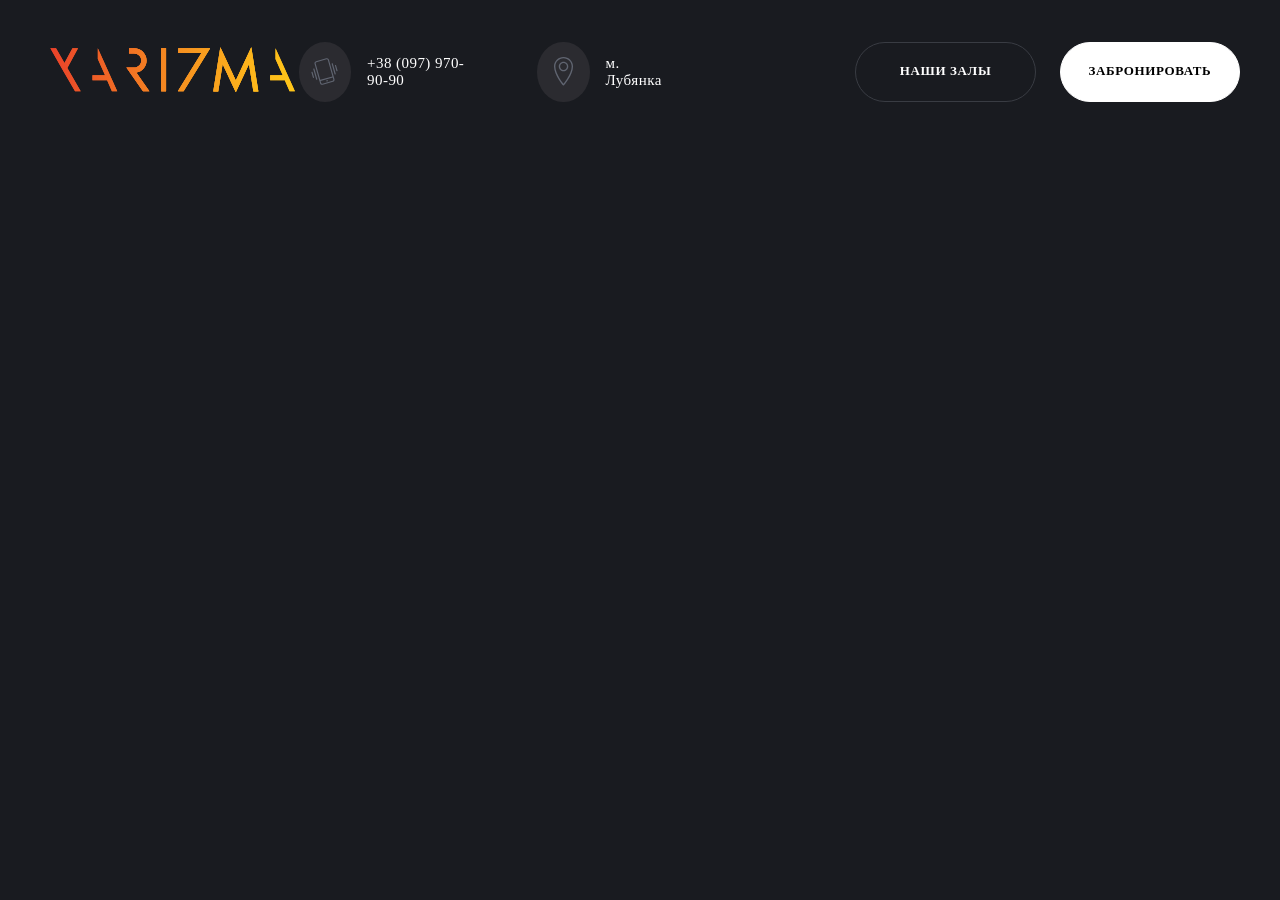
==== Diplom_Karaoke/index.html @ 06482849 "Diplom v1" ====
<!doctype html>
<html lang="en">
	<head>
		<meta charset="UTF-8" />
		<meta name="viewport" content="width=device-width, initial-scale=1.0" />
		<title>Караоке-клуб</title>
		<link rel="stylesheet" href="./css/index.css" />
	</head>
	<body class="page__body">
		<div class="container">
			<header class="header">
				<div class="container header__container">
					<a class="logo header__logo" href="#">
						<img
							src="./icons/karaoke_logo_icon.svg"
							alt="логотип караоке клуба"
							width="293"
							height="67"
						/>
					</a>
					<div class="header__phone">
						<a class="header__phone-text" href="tel:+38(097)970-90-90"
							>+38 (097) 970-90-90</a
						>
					</div>
					<div class="header__address">
						<a class="header__address-link" href="#map-modal">м. Лубянка</a>
					</div>
					<div class="modal" id="map-modal">
						<a class="modal__overlay" href="#"></a>
						<div class="modal__content">
							<div class="modal__map">
								<iframe
									src="https://yandex.ru/map-widget/v1/?um=constructor%3A5a5dd5bcf294a270b62ab6d7adf3fe5fc4174037622e57b5638abf9faa751a98&amp;source=constructor"
									width="614"
									height="400"
									frameborder="0"
								></iframe>
							</div>
						</div>
					</div>
					<div class="header__link">
						<a class="header__link-text" href="#">Наши залы</a>
					</div>
					<div class="header__form">
						<a class="header__form-text" href="#form-modal">Забронировать</a>
					</div>
					<div class="modal" id="form-modal">
						<a class="modal__overlay" href="#"></a>
						<div class="modal__content">
							<form class="modal__form">
								<fieldset class="modal__form-group">
									<label class="modal__form-phone"
										><input
											type="tel"
											placeholder="Номер телефона"
											name="number"
											required
											class="modal__input"
									/></label>
									<button class="modal__form-button">Отправить</button>
								</fieldset>
							</form>
						</div>
					</div>
				</div>
			</header>
		</div>
	</body>
</html>
---- Diplom_Karaoke/css/index.css ----
/* base */
@import "./base/normalize.css";
@import "./base/fonts.css";
@import "./base/vars.css";
@import "./base/globals.css";

/* blocks */
@import "./blocks/header.css";
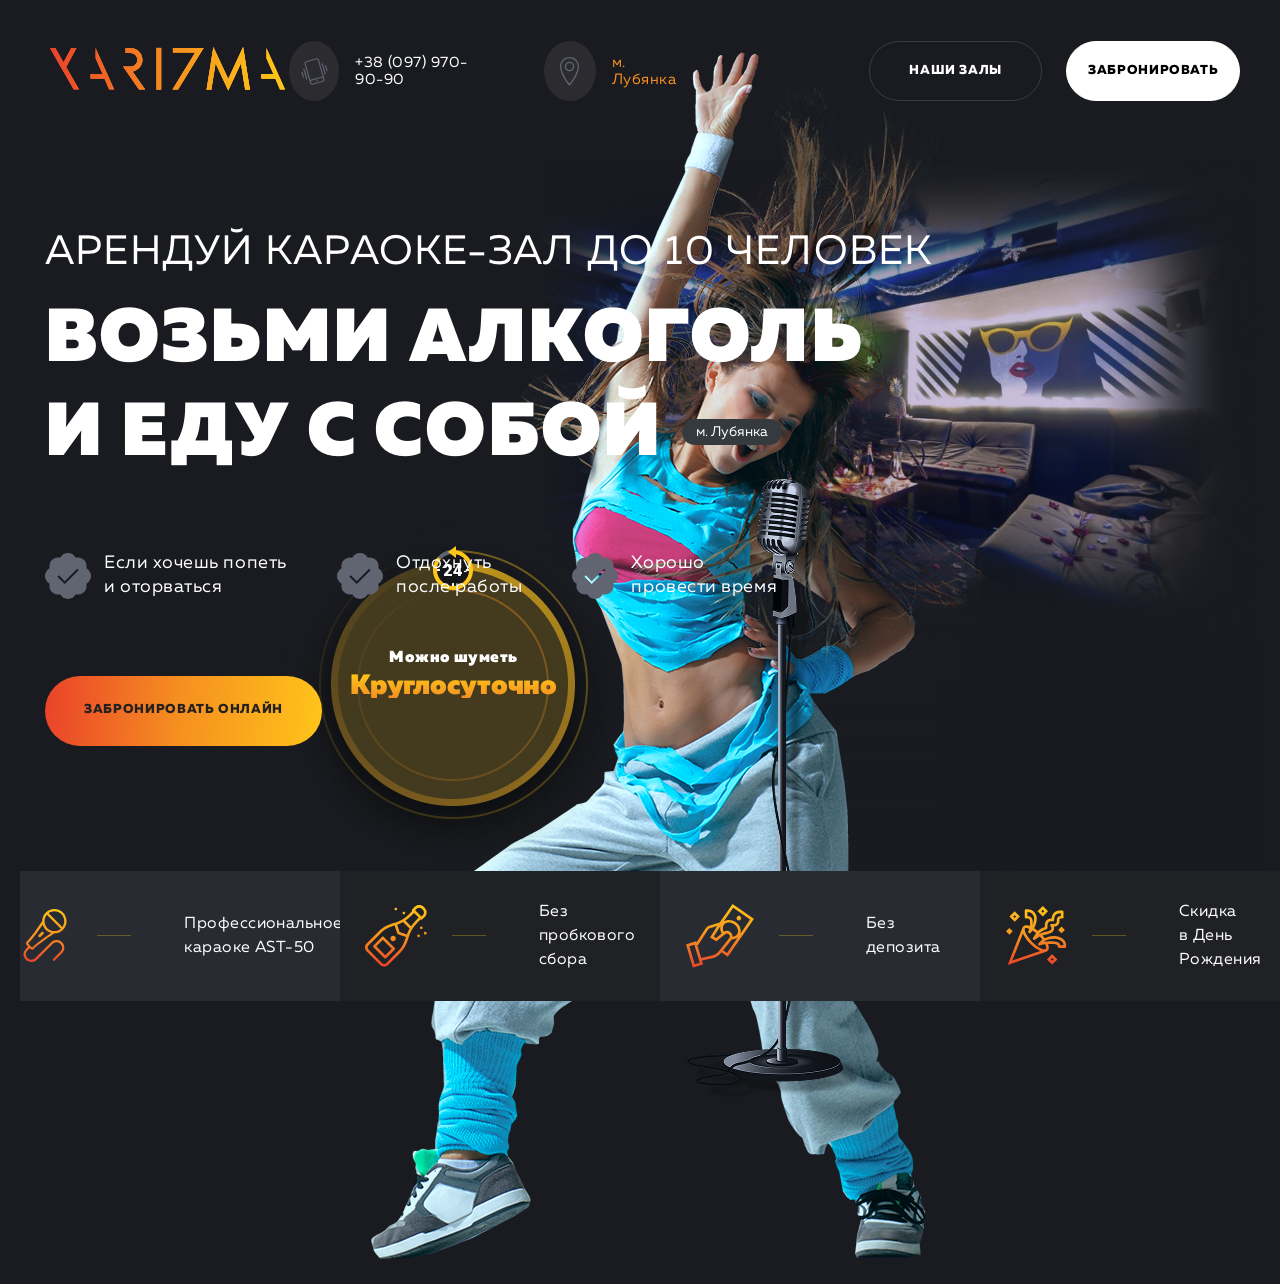
==== commit 7e519372: "Diplom v2" ====
--- a/Diplom_Karaoke/index.html
+++ b/Diplom_Karaoke/index.html
@@ -1,5 +1,5 @@
 <!doctype html>
-<html lang="en">
+<html class="page" lang="en">
 	<head>
 		<meta charset="UTF-8" />
 		<meta name="viewport" content="width=device-width, initial-scale=1.0" />
@@ -18,14 +18,10 @@
 							height="67"
 						/>
 					</a>
-					<div class="header__phone">
-						<a class="header__phone-text" href="tel:+38(097)970-90-90"
-							>+38 (097) 970-90-90</a
-						>
-					</div>
-					<div class="header__address">
-						<a class="header__address-link" href="#map-modal">м. Лубянка</a>
-					</div>
+					<a class="header__phone" href="tel:+38(097)970-90-90">
+						+38 (097) 970-90-90
+					</a>
+					<a class="header__address" href="#map-modal"> м. Лубянка </a>
 					<div class="modal" id="map-modal">
 						<a class="modal__overlay" href="#"></a>
 						<div class="modal__content">
@@ -39,12 +35,14 @@
 							</div>
 						</div>
 					</div>
-					<div class="header__link">
-						<a class="header__link-text" href="#">Наши залы</a>
-					</div>
-					<div class="header__form">
-						<a class="header__form-text" href="#form-modal">Забронировать</a>
-					</div>
+					<a class="header__link" href="#"> Наши залы </a>
+					<button
+						class="header__button"
+						type="button"
+						onclick="location.hash = 'form-modal'"
+					>
+						Забронировать
+					</button>
 					<div class="modal" id="form-modal">
 						<a class="modal__overlay" href="#"></a>
 						<div class="modal__content">
@@ -65,6 +63,113 @@
 					</div>
 				</div>
 			</header>
+			<main class="main">
+				<section class="hero">
+					<div class="hero__background">
+						<img
+							class="hero__background-img"
+							src="./images/harizmahall1-3 1.png"
+							alt="Караоке Зал"
+							width="1024"
+							height="685"
+						/>
+					</div>
+					<div class="container hero__container">
+						<div class="hero__content">
+							<h1 class="hero__title">Арендуй Караоке-Зал до 10 человек</h1>
+							<h2 class="hero__title-2">возьми алкоголь и еду с собой</h2>
+							<ul class="hero__benefits-list">
+								<li class="hero__list-item">Если хочешь попеть и оторваться</li>
+								<li class="hero__list-item">Отдохнуть <br />после работы</li>
+								<li class="hero__list-item">
+									Хорошо <br />
+									провести время
+								</li>
+							</ul>
+							<button
+								class="hero__button"
+								type="button"
+								onclick="location.hash = 'form-modal'"
+							>
+								Забронировать онлайн
+							</button>
+							<ul class="hero__bonuses-list">
+								<li class="hero__bonus-item">
+									<div class="hero__bonus-icon">
+										<img
+											src="./icons/icons8_micro 1.svg"
+											alt="Микрофон"
+											width="55"
+											height="67"
+										/>
+									</div>
+									<p class="hero__bonus-text">
+										Профессиональное <br />
+										караоке AST-50
+									</p>
+								</li>
+								<li class="hero__bonus-item">
+									<div class="hero__bonus-icon">
+										<img
+											src="./icons/icons8_bottle 1.svg"
+											alt="Алкоголь"
+											width="62"
+											height="62"
+										/>
+									</div>
+									<p class="hero__bonus-text">Без пробкового сбора</p>
+								</li>
+								<li class="hero__bonus-item">
+									<div class="hero__bonus-icon">
+										<img
+											src="./icons/icons8_money 1.svg"
+											alt="Деньги"
+											width="68"
+											height="63"
+										/>
+									</div>
+									<p class="hero__bonus-text">Без депозита</p>
+								</li>
+								<li class="hero__bonus-item">
+									<div class="hero__bonus-icon">
+										<img
+											src="./icons/icons8_happy 1.svg"
+											alt="Праздник"
+											width="61"
+											height="60"
+										/>
+									</div>
+									<p class="hero__bonus-text">
+										Скидка <br />
+										в День Рождения
+									</p>
+								</li>
+							</ul>
+						</div>
+						<div class="hero__visuals">
+							<div class="hero__girl">
+								<img
+									src="./images/dancer_PNG111 1.png"
+									alt="Девушка с микрофоном"
+								/>
+							</div>
+							<div class="hero__img">
+								<img
+									class="hero__birka"
+									src="./images/Birka.png"
+									alt="24/7"
+									width="373"
+									height="373"
+								/>
+								<div class="hero__img-text">
+									<span class="hero__img-subtitle">Можно шуметь</span>
+									<span class="hero__img-title">Круглосуточно</span>
+								</div>
+							</div>
+						</div>
+					</div>
+				</section>
+			</main>
 		</div>
 	</body>
 </html>
--- a/Diplom_Karaoke/css/index.css
+++ b/Diplom_Karaoke/css/index.css
@@ -6,3 +6,4 @@
 
 /* blocks */
 @import "./blocks/header.css";
+@import "./blocks/hero.css";
